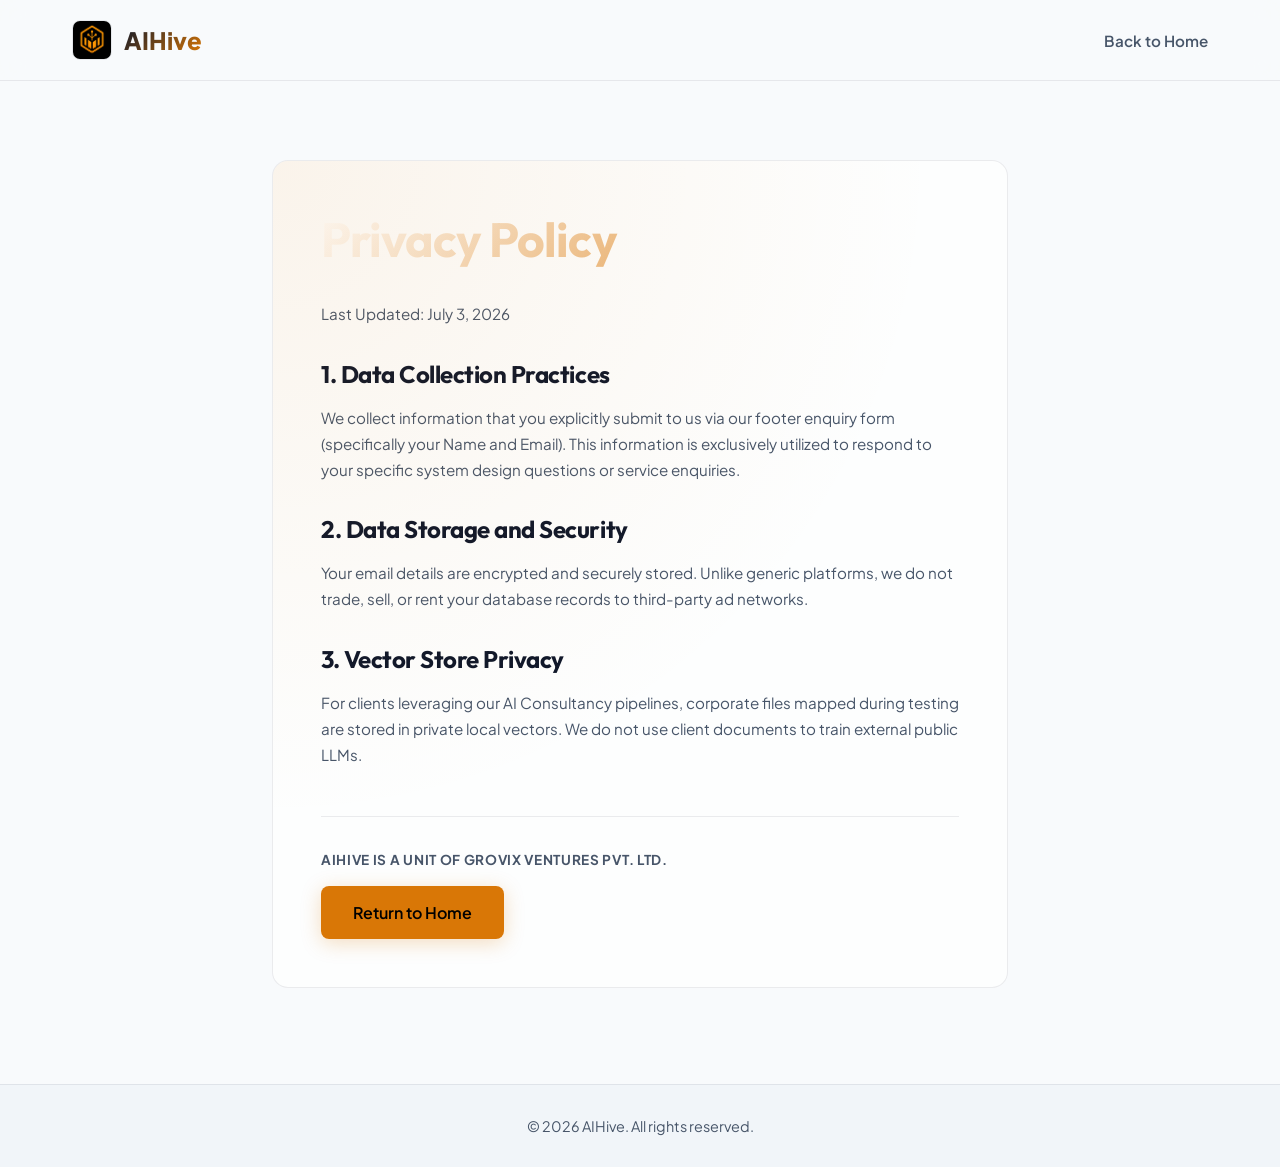
==== privacy.html @ 5080e3da "Dev Push" ====
<!DOCTYPE html>
<html lang="en">
<head>
  <meta charset="UTF-8">
  <meta name="viewport" content="width=device-width, initial-scale=1.0">
  <title>Privacy Policy | AIHive</title>
  <link rel="stylesheet" href="style.css">
  <link rel="shortcut icon" href="WhatsApp Image 2026-07-03 at 16.14.35.jpeg" type="image/x-icon">
</head>
<body>

  <header>
    <div class="nav-container">
      <a href="index.html" class="logo-link">
        <img src="WhatsApp Image 2026-07-03 at 16.14.17.jpeg" alt="AIHive Logo" class="logo-img">
        <span class="logo-text">AIHive</span>
      </a>
      <ul class="nav-links">
        <li><a href="index.html">Back to Home</a></li>
      </ul>
    </div>
  </header>

  <main style="max-width: 800px; margin: 0 auto; padding: 10rem 2rem 6rem;">
    <div class="glass-card" style="padding: 3rem;">
      <h1 style="font-size: 3rem; margin-bottom: 2rem; background: linear-gradient(135deg, #fff 0%, var(--accent) 100%); -webkit-background-clip: text; -webkit-text-fill-color: transparent;">Privacy Policy</h1>
      <p style="color: var(--text-secondary); margin-bottom: 1.5rem; line-height: 1.7;">Last Updated: July 3, 2026</p>
      
      <h3 style="margin: 2rem 0 1rem; font-size: 1.5rem;">1. Data Collection Practices</h3>
      <p style="color: var(--text-secondary); margin-bottom: 1.5rem; line-height: 1.7;">We collect information that you explicitly submit to us via our footer enquiry form (specifically your Name and Email). This information is exclusively utilized to respond to your specific system design questions or service enquiries.</p>

      <h3 style="margin: 2rem 0 1rem; font-size: 1.5rem;">2. Data Storage and Security</h3>
      <p style="color: var(--text-secondary); margin-bottom: 1.5rem; line-height: 1.7;">Your email details are encrypted and securely stored. Unlike generic platforms, we do not trade, sell, or rent your database records to third-party ad networks.</p>

      <h3 style="margin: 2rem 0 1rem; font-size: 1.5rem;">3. Vector Store Privacy</h3>
      <p style="color: var(--text-secondary); margin-bottom: 1.5rem; line-height: 1.7;">For clients leveraging our AI Consultancy pipelines, corporate files mapped during testing are stored in private local vectors. We do not use client documents to train external public LLMs.</p>

      <div style="margin-top: 3rem; border-top: 1px solid var(--glass-border); padding-top: 2rem; display: flex; flex-direction: column; gap: 1rem;">
        <p style="font-size: 0.85rem; color: var(--text-secondary); font-weight: 700; letter-spacing: 0.05em; margin: 0;">AIHIVE IS A UNIT OF GROVIX VENTURES PVT. LTD.</p>
        <div>
          <a href="index.html" class="btn-primary" style="display: inline-block;">Return to Home</a>
        </div>
      </div>
    </div>
  </main>

  <footer style="padding: 2rem; text-align: center; font-size: 0.9rem; color: var(--text-secondary);">
    <p>&copy; 2026 AIHive. All rights reserved.</p>
  </footer>

</body>
</html>
---- style.css ----
@import url('https://fonts.googleapis.com/css2?family=Outfit:wght@300;400;500;600;700;800&family=Plus+Jakarta+Sans:wght@300;400;500;600;700&display=swap');

:root {
  --bg-primary: #f8fafc; /* Clean slate background */
  --bg-secondary: #f1f5f9; /* Slightly darker slate */
  --accent: #d97706; /* Rich Amber */
  --accent-rgb: 217, 119, 6;
  --text-primary: #0f172a; /* Slate 900 for primary text */
  --text-secondary: #475569; /* Slate 600 for body copy */
  --glass-bg: rgba(255, 255, 255, 0.7);
  --glass-border: rgba(15, 23, 42, 0.08);
  --glow-color: rgba(217, 119, 6, 0.06);
}

* {
  box-sizing: border-box;
  margin: 0;
  padding: 0;
  scroll-behavior: smooth;
}

body {
  background-color: var(--bg-primary);
  color: var(--text-primary);
  font-family: 'Plus Jakarta Sans', sans-serif;
  overflow-x: hidden;
  -webkit-font-smoothing: antialiased;
}

h1, h2, h3, h4, h5, h6 {
  font-family: 'Outfit', sans-serif;
  font-weight: 700;
  letter-spacing: -0.02em;
}

/* Custom Scrollbar */
::-webkit-scrollbar {
  width: 8px;
}
::-webkit-scrollbar-track {
  background: var(--bg-primary);
}
::-webkit-scrollbar-thumb {
  background: #cbd5e1;
  border-radius: 4px;
}
::-webkit-scrollbar-thumb:hover {
  background: var(--accent);
}

/* Loader Screen */
#loader-screen {
  position: fixed;
  inset: 0;
  background-color: var(--bg-primary);
  background-image: linear-gradient(to bottom, rgba(248, 250, 252, 0.4), rgba(248, 250, 252, 0.85)), url('hero_bg_light.png');
  background-size: cover;
  background-position: center;
  background-repeat: no-repeat;
  z-index: 9999;
  display: flex;
  flex-direction: column;
  align-items: center;
  justify-content: center;
  transition: opacity 0.8s cubic-bezier(0.16, 1, 0.3, 1), visibility 0.8s;
  padding: 2rem;
}

.loader-logo-container {
  position: relative;
  width: 90px;
  height: 90px;
  margin-bottom: 2rem;
}

.loader-logo {
  width: 100%;
  height: 100%;
  object-fit: contain;
  filter: drop-shadow(0 4px 20px rgba(var(--accent-rgb), 0.15));
  animation: pulse-glow 2s infinite ease-in-out;
}

.loader-ring {
  position: absolute;
  inset: -10px;
  border: 2px solid rgba(var(--accent-rgb), 0.08);
  border-top-color: var(--accent);
  border-radius: 50%;
  animation: spin 1.2s cubic-bezier(0.4, 0, 0.2, 1) infinite;
}

.loader-progress-bar {
  width: 180px;
  height: 2px;
  background: rgba(15, 23, 42, 0.06);
  border-radius: 4px;
  overflow: hidden;
  position: relative;
}

.loader-progress {
  width: 0%;
  height: 100%;
  background: var(--accent);
  transition: width 0.4s ease-in-out;
}

.loader-text {
  margin-top: 1rem;
  font-family: 'Outfit', sans-serif;
  font-size: 0.75rem;
  font-weight: 600;
  color: var(--text-secondary);
  letter-spacing: 0.25em;
  text-transform: uppercase;
}

/* Background Canvas */
#bg-canvas {
  position: fixed;
  top: 0;
  left: 0;
  width: 100%;
  height: 100%;
  z-index: -1;
  pointer-events: none;
  opacity: 0.25;
}

/* Header & Navigation */
header {
  position: fixed;
  top: 0;
  left: 0;
  width: 100%;
  z-index: 100;
  backdrop-filter: blur(12px);
  -webkit-backdrop-filter: blur(12px);
  border-bottom: 1px solid var(--glass-border);
  background: rgba(248, 250, 252, 0.8);
}

.nav-container {
  max-width: 1200px;
  margin: 0 auto;
  padding: 1.25rem 2rem;
  display: flex;
  align-items: center;
  justify-content: space-between;
}

.logo-link {
  display: flex;
  align-items: center;
  gap: 0.75rem;
  text-decoration: none;
  color: var(--text-primary);
}

.logo-img {
  height: 40px;
  width: 40px;
  object-fit: cover;
  border-radius: 8px;
  border: 1px solid var(--glass-border);
}

.logo-text {
  font-size: 1.5rem;
  font-weight: 800;
  background: linear-gradient(135deg, #0f172a 0%, var(--accent) 100%);
  -webkit-background-clip: text;
  -webkit-text-fill-color: transparent;
}

.nav-links {
  display: flex;
  align-items: center;
  gap: 2.5rem;
  list-style: none;
}

.nav-links a {
  text-decoration: none;
  color: var(--text-secondary);
  font-size: 0.95rem;
  font-weight: 600;
  transition: color 0.3s;
}

.nav-links a:hover {
  color: var(--accent);
}

.btn-consult {
  background: linear-gradient(135deg, var(--accent) 0%, #b45309 100%);
  color: #fff !important;
  font-weight: 600 !important;
  padding: 0.6rem 1.25rem;
  border-radius: 9999px;
  box-shadow: 0 4px 15px rgba(var(--accent-rgb), 0.2);
  transition: transform 0.3s, box-shadow 0.3s !important;
}

.btn-consult:hover {
  transform: translateY(-2px);
  box-shadow: 0 6px 20px rgba(var(--accent-rgb), 0.35);
}

/* Sections Base */
section {
  padding: 8rem 2rem 4rem;
  width: 100%;
}

.hero {
  padding: 0 2rem;
}

.section-container {
  max-width: 1200px;
  margin: 0 auto;
}

/* Hero Section */
.hero {
  display: flex;
  flex-direction: column;
  align-items: center;
  text-align: center;
  justify-content: center;
  width: 100%;
  max-width: none;
  height: 100vh;
  box-sizing: border-box;
  padding: 0 2rem;
  margin: 0;
  background-image: linear-gradient(to bottom, rgba(248, 250, 252, 0.2), rgba(248, 250, 252, 0.65)), url('hero_bg_light.png');
  background-size: cover;
  background-position: center;
  background-repeat: no-repeat;
}

.hero-tag {
  background: rgba(217, 119, 6, 0.08);
  border: 1px solid rgba(217, 119, 6, 0.15);
  color: var(--accent);
  padding: 0.5rem 1rem;
  border-radius: 9999px;
  font-size: 0.85rem;
  font-weight: 700;
  letter-spacing: 0.05em;
  margin-bottom: 2rem;
  display: inline-block;
  backdrop-filter: blur(5px);
}

.hero h1 {
  font-size: 4.5rem;
  line-height: 1.1;
  max-width: 900px;
  margin-bottom: 1.5rem;
  background: linear-gradient(180deg, #0f172a 0%, #475569 100%);
  -webkit-background-clip: text;
  -webkit-text-fill-color: transparent;
}

.hero h1 span {
  background: linear-gradient(135deg, var(--accent) 0%, #fef08a 100%);
  -webkit-background-clip: text;
  -webkit-text-fill-color: transparent;
}

.hero p {
  font-size: 1.25rem;
  color: var(--text-secondary);
  max-width: 650px;
  margin-bottom: 3rem;
  line-height: 1.6;
}

.hero-actions {
  display: flex;
  gap: 1rem;
}

.btn-primary {
  background: linear-gradient(135deg, var(--accent) 0%, #d97706 100%);
  color: #000;
  text-decoration: none;
  font-weight: 600;
  padding: 1rem 2rem;
  border-radius: 8px;
  transition: transform 0.2s, box-shadow 0.2s;
  box-shadow: 0 4px 20px rgba(var(--accent-rgb), 0.25);
}

.btn-primary:hover {
  transform: translateY(-2px);
  box-shadow: 0 6px 25px rgba(var(--accent-rgb), 0.4);
}

.btn-secondary {
  background: rgba(255, 255, 255, 0.03);
  color: var(--text-primary);
  text-decoration: none;
  font-weight: 600;
  padding: 1rem 2rem;
  border-radius: 8px;
  border: 1px solid var(--glass-border);
  transition: background-color 0.3s, border-color 0.3s;
}

.btn-secondary:hover {
  background: rgba(255, 255, 255, 0.08);
  border-color: rgba(255, 255, 255, 0.2);
}

/* Glass Cards & Grid layout */
.section-header {
  text-align: center;
  margin-bottom: 4rem;
}

.section-header h2 {
  font-size: 2.75rem;
  margin-bottom: 1rem;
}

.section-header p {
  color: var(--text-secondary);
  max-width: 600px;
  margin: 0 auto;
}

.grid-3 {
  display: grid;
  grid-template-columns: repeat(auto-fit, minmax(300px, 1fr));
  gap: 2rem;
}

.glass-card {
  background: var(--glass-bg);
  border: 1px solid var(--glass-border);
  border-radius: 16px;
  padding: 2.5rem;
  transition: transform 0.4s cubic-bezier(0.16, 1, 0.3, 1), box-shadow 0.4s, border-color 0.4s;
  position: relative;
  overflow: hidden;
}

.glass-card::before {
  content: '';
  position: absolute;
  top: 0;
  left: 0;
  right: 0;
  height: 100%;
  background: radial-gradient(circle at top left, rgba(var(--accent-rgb), 0.08), transparent 60%);
  pointer-events: none;
}

.glass-card:hover {
  transform: translateY(-8px);
  border-color: rgba(var(--accent-rgb), 0.3);
  box-shadow: 0 12px 30px var(--glow-color);
}

.card-icon {
  width: 50px;
  height: 50px;
  background: rgba(var(--accent-rgb), 0.1);
  border: 1px solid rgba(var(--accent-rgb), 0.2);
  border-radius: 12px;
  display: flex;
  align-items: center;
  justify-content: center;
  margin-bottom: 1.5rem;
  color: var(--accent);
  font-size: 1.5rem;
}

.glass-card h3 {
  font-size: 1.5rem;
  margin-bottom: 1rem;
}

.glass-card p {
  color: var(--text-secondary);
  line-height: 1.6;
  font-size: 0.95rem;
}

/* AI Consultancy Showcase section */
.consultancy-showcase {
  display: grid;
  grid-template-columns: 1fr 1fr;
  gap: 4rem;
  align-items: center;
}

.showcase-content h2 {
  font-size: 2.75rem;
  margin-bottom: 1.5rem;
}

.showcase-content p {
  color: var(--text-secondary);
  line-height: 1.7;
  margin-bottom: 2rem;
}

.showcase-feature {
  display: flex;
  gap: 1rem;
  margin-bottom: 1.5rem;
}

.showcase-feature-icon {
  color: var(--accent);
  font-size: 1.25rem;
  margin-top: 0.2rem;
}

.showcase-feature h4 {
  font-size: 1.1rem;
  margin-bottom: 0.25rem;
}

.showcase-feature p {
  font-size: 0.9rem;
  margin-bottom: 0;
}

.showcase-visual {
  position: relative;
  border-radius: 20px;
  overflow: hidden;
  border: 1px solid var(--glass-border);
  background: var(--glass-bg);
  padding: 2rem;
  display: flex;
  flex-direction: column;
  gap: 1.5rem;
}

.terminal-mockup {
  background: #000;
  border-radius: 8px;
  padding: 1rem;
  font-family: monospace;
  font-size: 0.85rem;
  color: #34d399; /* Green */
}

.terminal-header {
  display: flex;
  gap: 0.5rem;
  margin-bottom: 0.75rem;
}

.terminal-dot {
  width: 8px;
  height: 8px;
  border-radius: 50%;
}

.dot-red { background: #ef4444; }
.dot-yellow { background: #f59e0b; }
.dot-green { background: #10b981; }

/* Interactive Demo / Process Section */
.process-step {
  display: flex;
  gap: 2rem;
  margin-bottom: 3rem;
  position: relative;
}

.process-step:not(:last-child)::after {
  content: '';
  position: absolute;
  top: 50px;
  left: 20px;
  bottom: -30px;
  width: 2px;
  background: linear-gradient(180deg, var(--accent), transparent);
}

.step-num {
  width: 40px;
  height: 40px;
  border-radius: 50%;
  background: rgba(var(--accent-rgb), 0.15);
  border: 2px solid var(--accent);
  color: var(--accent);
  display: flex;
  align-items: center;
  justify-content: center;
  font-weight: 700;
  flex-shrink: 0;
  font-family: 'Outfit', sans-serif;
}

/* Footer & Enquiry Form */
footer {
  border-top: 1px solid var(--glass-border);
  background: var(--bg-secondary);
  padding: 5rem 2rem 2rem;
}

.footer-container {
  max-width: 1200px;
  margin: 0 auto;
  display: grid;
  grid-template-columns: 2fr 3fr;
  gap: 4rem;
  margin-bottom: 4rem;
}

.footer-info {
  display: flex;
  flex-direction: column;
  gap: 1.5rem;
}

.footer-info p {
  color: var(--text-secondary);
  line-height: 1.6;
}

.footer-enquiry {
  background: var(--glass-bg);
  border: 1px solid var(--glass-border);
  padding: 3rem;
  border-radius: 16px;
  position: relative;
}

.enquiry-form {
  display: flex;
  flex-direction: column;
  gap: 1.25rem;
}

.form-group {
  display: flex;
  flex-direction: column;
  gap: 0.5rem;
}

.form-group label {
  font-size: 0.85rem;
  font-weight: 600;
  color: var(--text-secondary);
  text-transform: uppercase;
  letter-spacing: 0.05em;
}

.form-input {
  background: rgba(255, 255, 255, 0.03);
  border: 1px solid var(--glass-border);
  border-radius: 8px;
  padding: 0.85rem 1rem;
  color: var(--text-primary);
  font-family: inherit;
  font-size: 1rem;
  transition: border-color 0.3s, box-shadow 0.3s;
}

.form-input:focus {
  outline: none;
  border-color: var(--accent);
  box-shadow: 0 0 10px rgba(var(--accent-rgb), 0.2);
}

.btn-submit {
  background: linear-gradient(135deg, var(--accent) 0%, #d97706 100%);
  color: #000;
  border: none;
  padding: 1rem;
  border-radius: 8px;
  font-weight: 700;
  font-size: 1rem;
  cursor: pointer;
  transition: transform 0.2s, box-shadow 0.2s;
  margin-top: 0.5rem;
}

.btn-submit:hover {
  transform: translateY(-1px);
  box-shadow: 0 4px 15px rgba(var(--accent-rgb), 0.4);
}

.footer-bottom {
  max-width: 1200px;
  margin: 0 auto;
  border-top: 1px solid rgba(255, 255, 255, 0.05);
  padding-top: 2rem;
  display: flex;
  justify-content: space-between;
  align-items: center;
  color: var(--text-secondary);
  font-size: 0.9rem;
}

.footer-links {
  display: flex;
  gap: 2rem;
}

.footer-links a {
  color: var(--text-secondary);
  text-decoration: none;
  transition: color 0.3s;
}

.footer-links a:hover {
  color: var(--accent);
}

/* Modals */
.modal {
  position: fixed;
  inset: 0;
  background: rgba(0,0,0,0.8);
  backdrop-filter: blur(8px);
  z-index: 1000;
  display: flex;
  align-items: center;
  justify-content: center;
  opacity: 0;
  visibility: hidden;
  transition: opacity 0.3s, visibility 0.3s;
  padding: 1rem;
}

.modal.active {
  opacity: 1;
  visibility: visible;
}

.modal-content {
  background: var(--bg-secondary);
  border: 1px solid var(--glass-border);
  border-radius: 16px;
  width: 100%;
  max-width: 600px;
  padding: 2.5rem;
  position: relative;
  max-height: 80vh;
  overflow-y: auto;
}

.modal-close {
  position: absolute;
  top: 1.5rem;
  right: 1.5rem;
  background: none;
  border: none;
  color: var(--text-secondary);
  font-size: 1.5rem;
  cursor: pointer;
  transition: color 0.3s;
}

.modal-close:hover {
  color: var(--text-primary);
}

.modal h3 {
  font-size: 2rem;
  margin-bottom: 1.5rem;
}

.modal p {
  color: var(--text-secondary);
  line-height: 1.6;
  margin-bottom: 1rem;
}

@keyframes fade-in-up {
  to {
    opacity: 1;
    transform: translateY(0);
  }
}

/* Keyframes */
@keyframes spin {
  to { transform: rotate(360deg); }
}

@keyframes pulse-glow {
  0%, 100% { transform: scale(1); filter: drop-shadow(0 0 15px rgba(var(--accent-rgb), 0.4)); }
  50% { transform: scale(1.05); filter: drop-shadow(0 0 30px rgba(var(--accent-rgb), 0.8)); }
}

@keyframes loading-bar {
  0% { width: 0%; }
  50% { width: 70%; }
  100% { width: 100%; }
}

/* Responsive adjustments */
@media (max-width: 968px) {
  .hero h1 {
    font-size: 3rem;
  }
  .consultancy-showcase {
    grid-template-columns: 1fr;
    gap: 3rem;
  }
  .footer-container {
    grid-template-columns: 1fr;
    gap: 3rem;
  }
  .nav-links {
    display: none; /* simple toggle could be implemented if desired */
  }
}
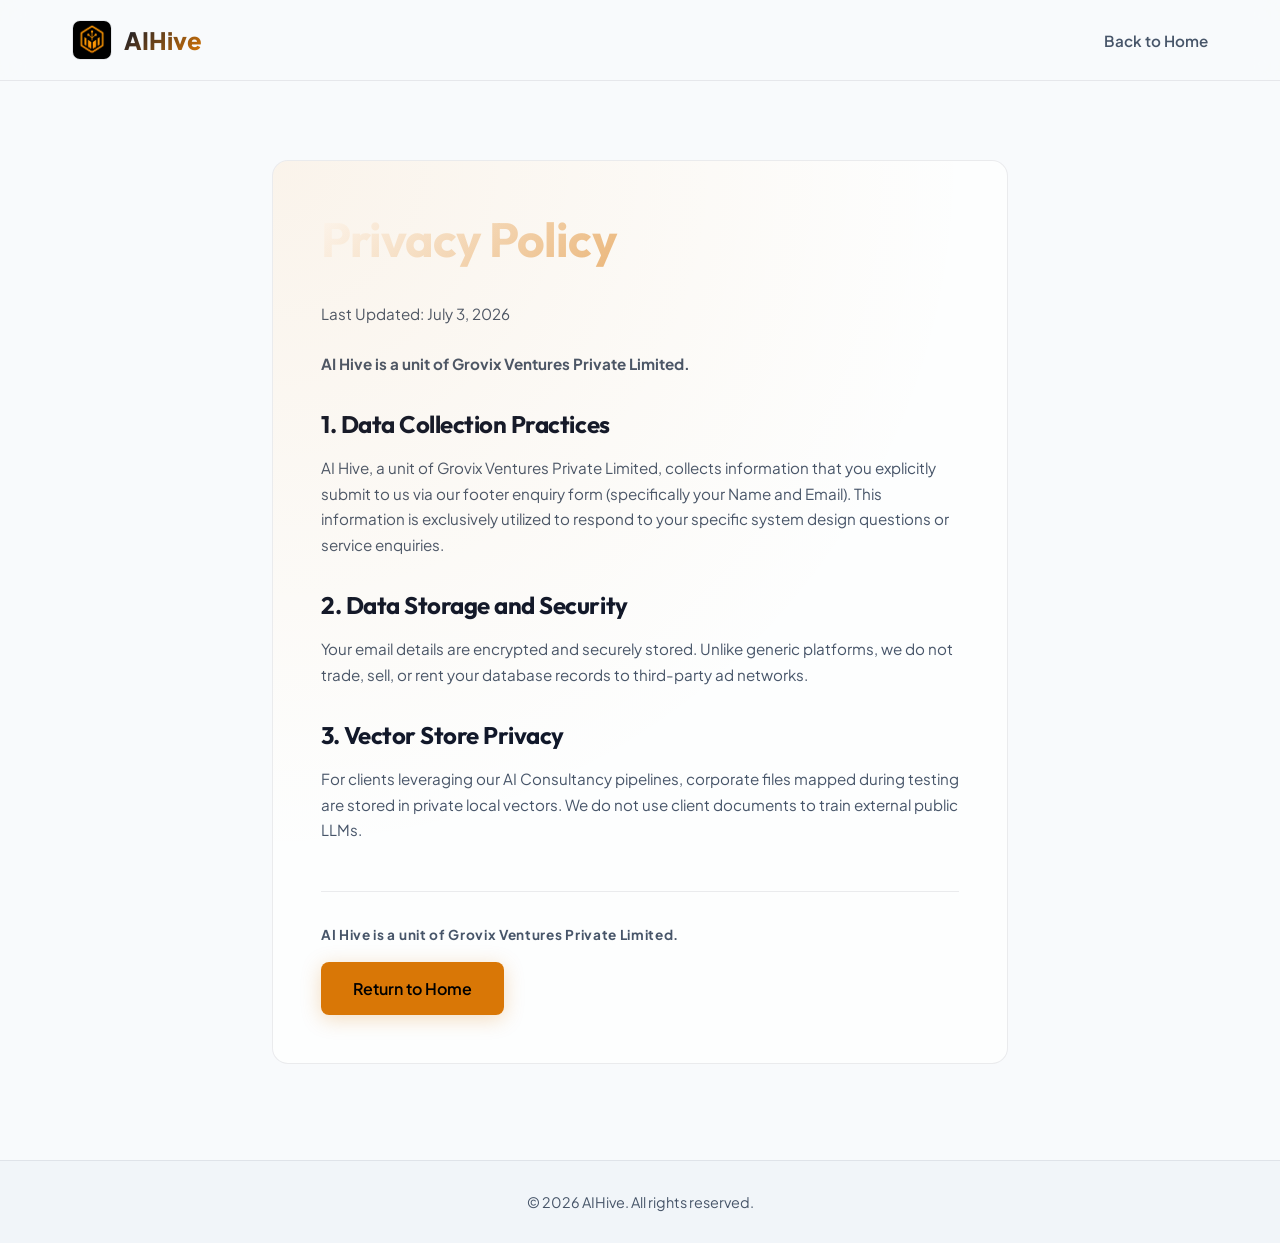
==== commit 2fd4b03c: "latest" ====
--- a/privacy.html
+++ b/privacy.html
@@ -25,9 +25,10 @@
     <div class="glass-card" style="padding: 3rem;">
       <h1 style="font-size: 3rem; margin-bottom: 2rem; background: linear-gradient(135deg, #fff 0%, var(--accent) 100%); -webkit-background-clip: text; -webkit-text-fill-color: transparent;">Privacy Policy</h1>
       <p style="color: var(--text-secondary); margin-bottom: 1.5rem; line-height: 1.7;">Last Updated: July 3, 2026</p>
+      <p style="color: var(--text-secondary); margin-bottom: 1.5rem; line-height: 1.7; font-weight: 700;">AI Hive is a unit of Grovix Ventures Private Limited.</p>
       
       <h3 style="margin: 2rem 0 1rem; font-size: 1.5rem;">1. Data Collection Practices</h3>
-      <p style="color: var(--text-secondary); margin-bottom: 1.5rem; line-height: 1.7;">We collect information that you explicitly submit to us via our footer enquiry form (specifically your Name and Email). This information is exclusively utilized to respond to your specific system design questions or service enquiries.</p>
+      <p style="color: var(--text-secondary); margin-bottom: 1.5rem; line-height: 1.7;">AI Hive, a unit of Grovix Ventures Private Limited, collects information that you explicitly submit to us via our footer enquiry form (specifically your Name and Email). This information is exclusively utilized to respond to your specific system design questions or service enquiries.</p>
 
       <h3 style="margin: 2rem 0 1rem; font-size: 1.5rem;">2. Data Storage and Security</h3>
       <p style="color: var(--text-secondary); margin-bottom: 1.5rem; line-height: 1.7;">Your email details are encrypted and securely stored. Unlike generic platforms, we do not trade, sell, or rent your database records to third-party ad networks.</p>
@@ -36,7 +37,7 @@
       <p style="color: var(--text-secondary); margin-bottom: 1.5rem; line-height: 1.7;">For clients leveraging our AI Consultancy pipelines, corporate files mapped during testing are stored in private local vectors. We do not use client documents to train external public LLMs.</p>
 
       <div style="margin-top: 3rem; border-top: 1px solid var(--glass-border); padding-top: 2rem; display: flex; flex-direction: column; gap: 1rem;">
-        <p style="font-size: 0.85rem; color: var(--text-secondary); font-weight: 700; letter-spacing: 0.05em; margin: 0;">AIHIVE IS A UNIT OF GROVIX VENTURES PVT. LTD.</p>
+        <p style="font-size: 0.85rem; color: var(--text-secondary); font-weight: 700; letter-spacing: 0.05em; margin: 0;">AI Hive is a unit of Grovix Ventures Private Limited.</p>
         <div>
           <a href="index.html" class="btn-primary" style="display: inline-block;">Return to Home</a>
         </div>
--- a/style.css
+++ b/style.css
@@ -278,6 +278,15 @@
   max-width: 650px;
   margin-bottom: 3rem;
   line-height: 1.6;
+}
+
+.hero .company-line {
+  font-size: 0.95rem;
+  font-weight: 700;
+  letter-spacing: 0.04em;
+  text-transform: uppercase;
+  color: var(--accent);
+  margin-bottom: 1rem;
 }
 
 .hero-actions {
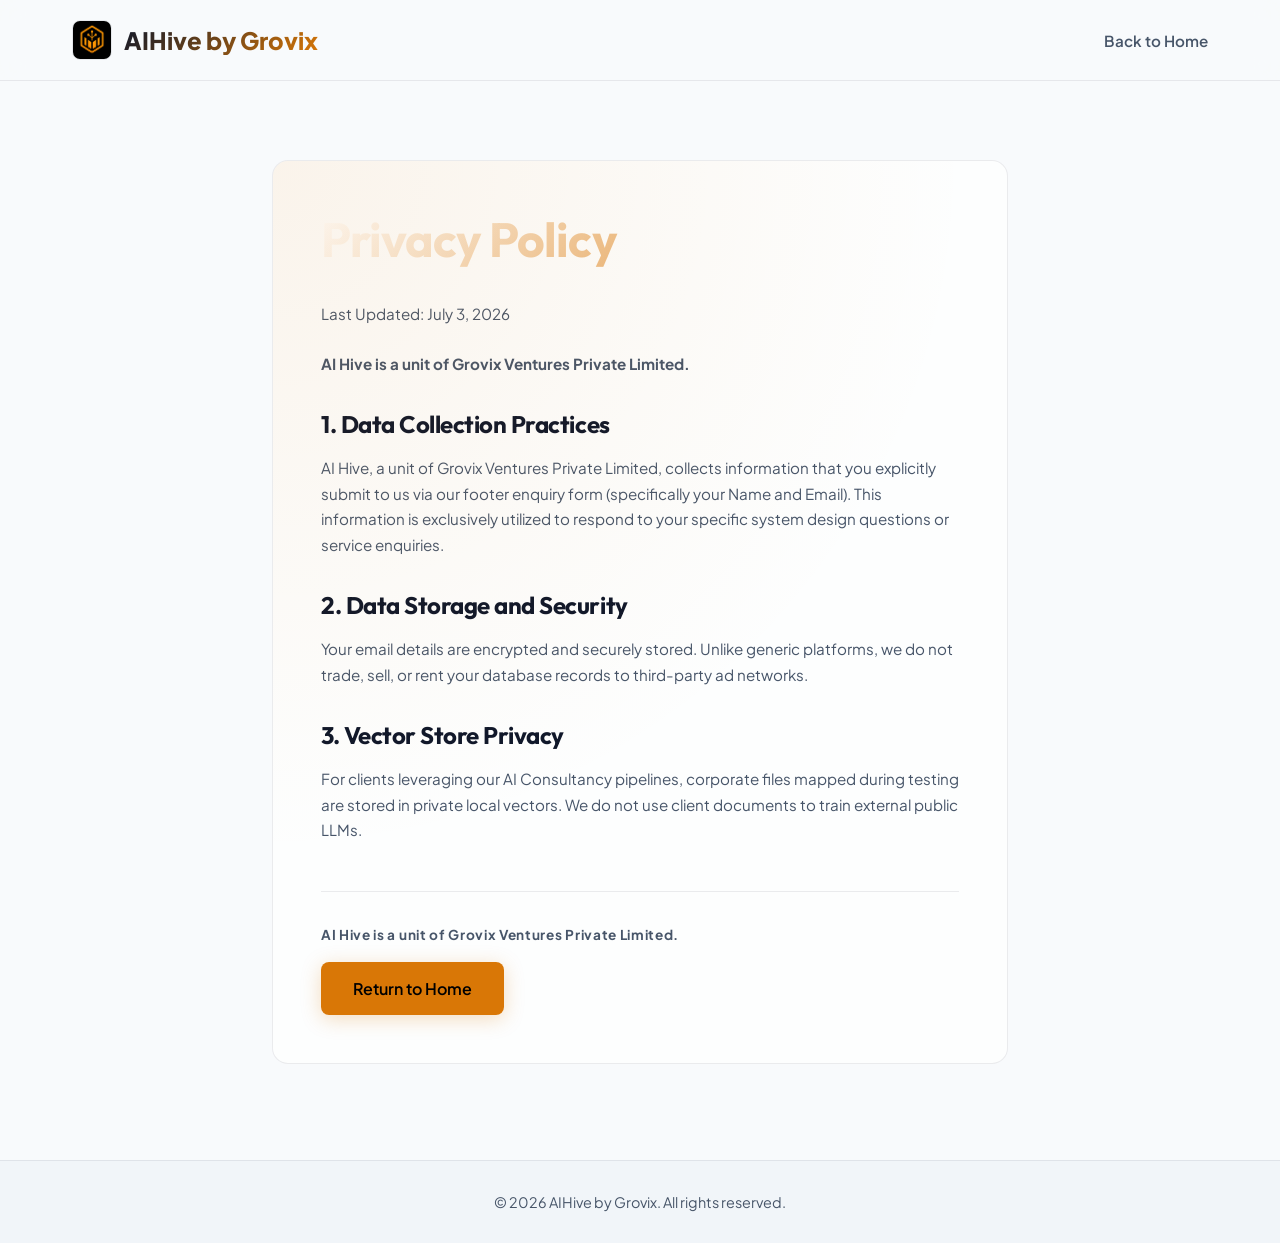
==== commit 3f945871: "latest" ====
--- a/privacy.html
+++ b/privacy.html
@@ -3,7 +3,7 @@
 <head>
   <meta charset="UTF-8">
   <meta name="viewport" content="width=device-width, initial-scale=1.0">
-  <title>Privacy Policy | AIHive</title>
+  <title>Privacy Policy | AIHive by Grovix</title>
   <link rel="stylesheet" href="style.css">
   <link rel="shortcut icon" href="WhatsApp Image 2026-07-03 at 16.14.35.jpeg" type="image/x-icon">
 </head>
@@ -12,8 +12,8 @@
   <header>
     <div class="nav-container">
       <a href="index.html" class="logo-link">
-        <img src="WhatsApp Image 2026-07-03 at 16.14.17.jpeg" alt="AIHive Logo" class="logo-img">
-        <span class="logo-text">AIHive</span>
+        <img src="WhatsApp Image 2026-07-03 at 16.14.17.jpeg" alt="AIHive by Grovix Logo" class="logo-img">
+        <span class="logo-text">AIHive by Grovix</span>
       </a>
       <ul class="nav-links">
         <li><a href="index.html">Back to Home</a></li>
@@ -46,7 +46,7 @@
   </main>
 
   <footer style="padding: 2rem; text-align: center; font-size: 0.9rem; color: var(--text-secondary);">
-    <p>&copy; 2026 AIHive. All rights reserved.</p>
+    <p>&copy; 2026 AIHive by Grovix. All rights reserved.</p>
   </footer>
 
 </body>
--- a/style.css
+++ b/style.css
@@ -169,6 +169,7 @@
 .logo-text {
   font-size: 1.5rem;
   font-weight: 800;
+  white-space: nowrap;
   background: linear-gradient(135deg, #0f172a 0%, var(--accent) 100%);
   -webkit-background-clip: text;
   -webkit-text-fill-color: transparent;
